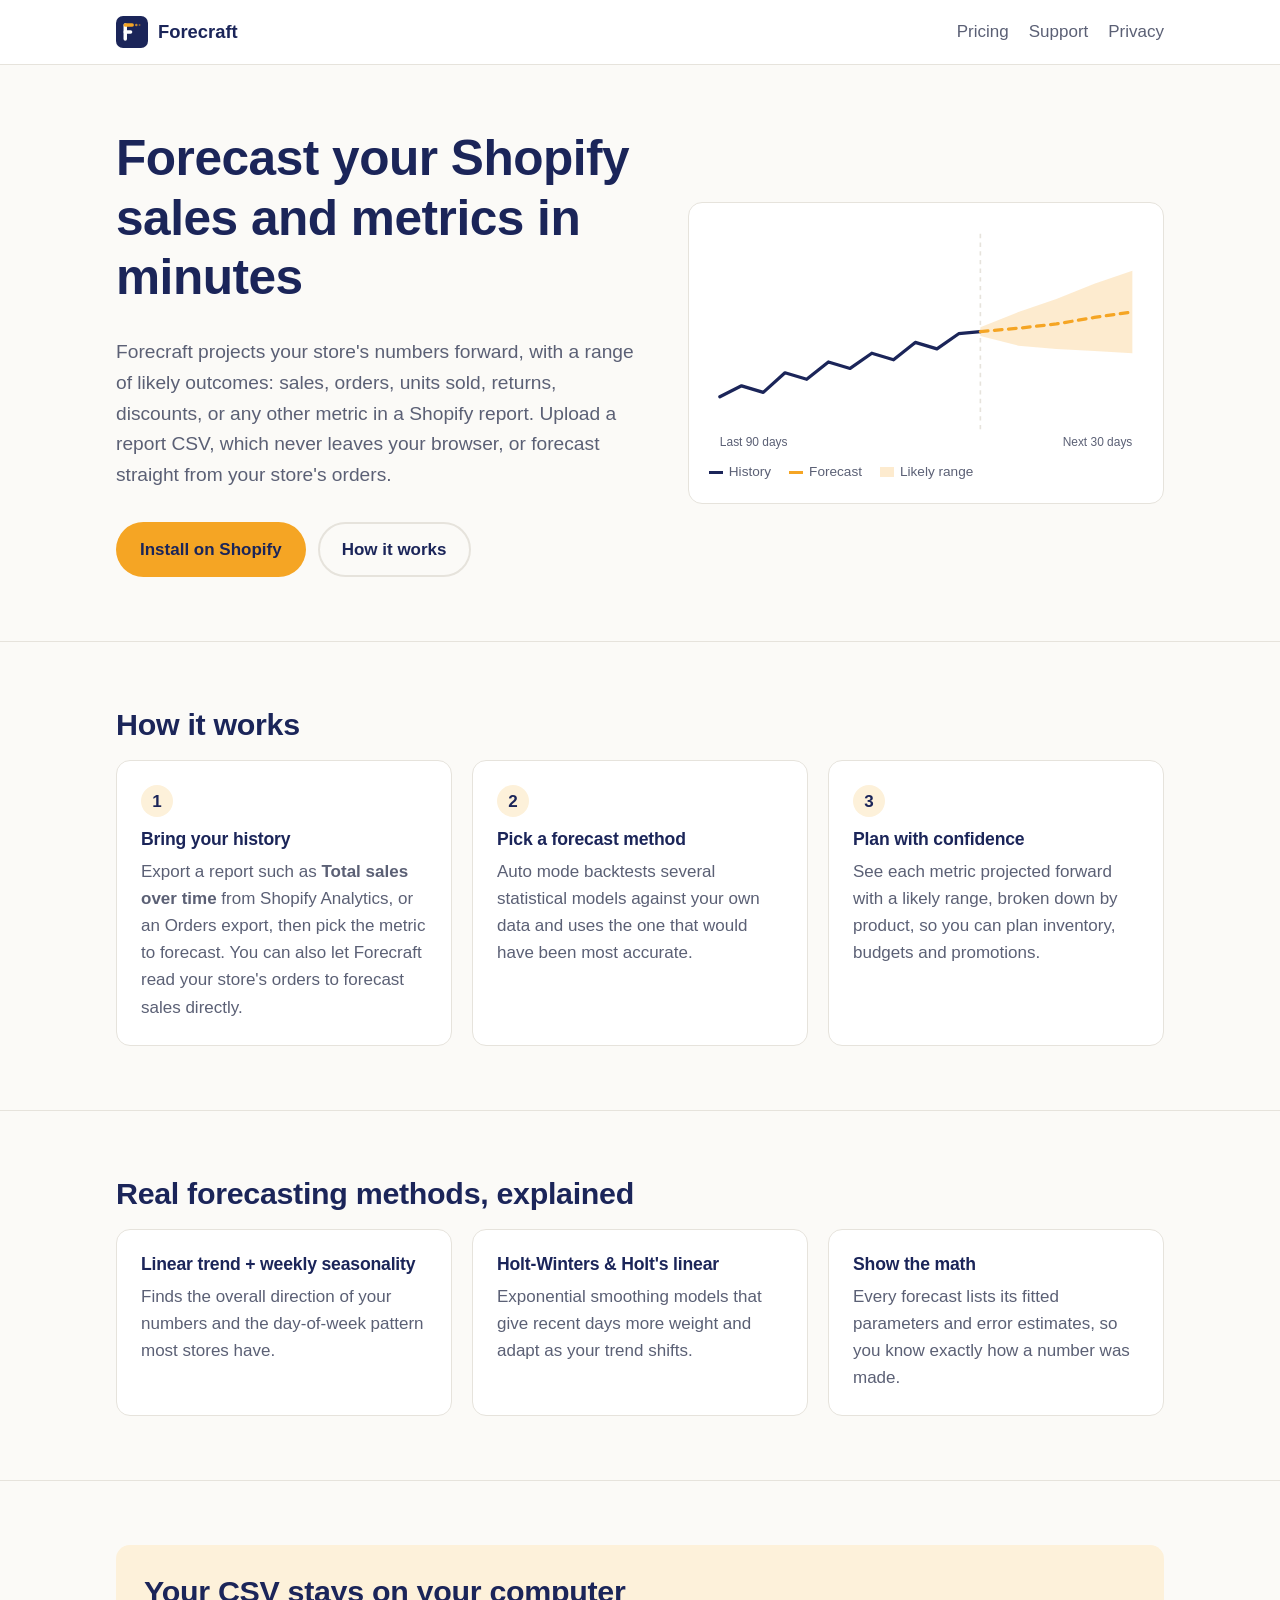
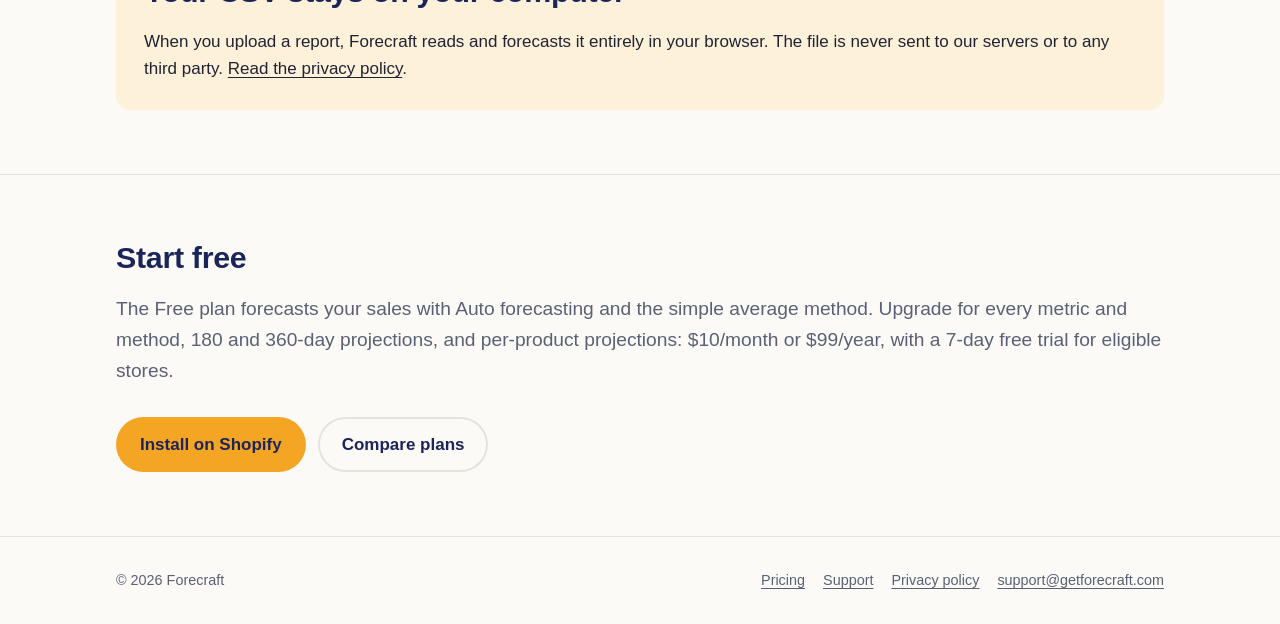
==== index.html @ 98686a7d "List 180 and 360-day projections as paid Co-Authored-By: Claude Opus 5.5 <noreply@anthropic.com>" ====
<!doctype html>
<html lang="en">
<head>
  <meta charset="utf-8">
  <meta name="viewport" content="width=device-width, initial-scale=1">
  <title>Forecraft – Sales and metric forecasts for Shopify</title>
  <meta name="description" content="Forecraft forecasts your Shopify sales, orders, units sold, returns and other report metrics, with confidence ranges. Upload a report CSV or use your store's orders.">
  <link rel="icon" href="assets/favicon.svg" type="image/svg+xml">
  <link rel="icon" href="assets/favicon-32.png" sizes="32x32">
  <link rel="apple-touch-icon" href="assets/apple-touch-icon.png">
  <meta property="og:title" content="Forecraft – Sales and metric forecasts for Shopify">
  <meta property="og:description" content="Forecast your Shopify sales and other metrics from a CSV or your store's orders.">
  <meta property="og:image" content="assets/app-icon-1200.png">
  <link rel="stylesheet" href="assets/styles.css">
</head>
<body>
  <header class="site-header">
    <div class="wrap">
      <a class="brand" href="./"><img src="assets/forecraft-icon.svg" alt="">Forecraft</a>
      <nav class="site-nav" aria-label="Main">
        <a href="pricing.html">Pricing</a>
        <a href="support.html">Support</a>
        <a href="privacy.html">Privacy</a>
      </nav>
    </div>
  </header>

  <main>
    <section>
      <div class="wrap hero">
        <div>
          <h1>Forecast your Shopify sales and metrics in minutes</h1>
          <p class="lead">Forecraft projects your store's numbers forward, with a range of likely outcomes: sales, orders, units sold, returns, discounts, or any other metric in a Shopify report. Upload a report CSV, which never leaves your browser, or forecast straight from your store's orders.</p>
          <div class="btn-row">
            <!-- TODO: replace with the real App Store listing URL once published -->
            <a class="btn btn-primary" href="https://apps.shopify.com/forecraft">Install on Shopify</a>
            <a class="btn btn-secondary" href="#how-it-works">How it works</a>
          </div>
        </div>
        <figure class="chart-card" style="margin:0">
          <svg viewBox="0 0 400 210" role="img" aria-label="Example chart: a past daily metric followed by a forecast line with a shaded confidence band">
            <line x1="250" y1="10" x2="250" y2="190" stroke="var(--border)" stroke-width="1.5" stroke-dasharray="4 4"/>
            <path d="M250 96 L285 82 L320 70 L355 56 L390 44 L390 120 L355 118 L320 116 L285 113 L250 104 Z" fill="var(--chart-band)"/>
            <polyline fill="none" stroke="var(--chart-history)" stroke-width="3" stroke-linejoin="round" stroke-linecap="round"
              points="10,160 30,150 50,156 70,138 90,144 110,128 130,134 150,120 170,126 190,110 210,116 230,102 250,100"/>
            <polyline fill="none" stroke="var(--amber)" stroke-width="3" stroke-dasharray="7 6" stroke-linecap="round"
              points="250,100 285,97 320,93 355,87 390,82"/>
            <text x="10" y="205" font-size="11" fill="var(--muted)">Last 90 days</text>
            <text x="390" y="205" font-size="11" fill="var(--muted)" text-anchor="end">Next 30 days</text>
          </svg>
          <figcaption class="chart-legend">
            <span>History</span>
            <span class="forecast">Forecast</span>
            <span class="band">Likely range</span>
          </figcaption>
        </figure>
      </div>
    </section>

    <section id="how-it-works">
      <div class="wrap">
        <h2>How it works</h2>
        <div class="grid">
          <div class="card">
            <div class="step-num">1</div>
            <h3>Bring your history</h3>
            <p>Export a report such as <strong>Total sales over time</strong> from Shopify Analytics, or an Orders export, then pick the metric to forecast. You can also let Forecraft read your store's orders to forecast sales directly.</p>
          </div>
          <div class="card">
            <div class="step-num">2</div>
            <h3>Pick a forecast method</h3>
            <p>Auto mode backtests several statistical models against your own data and uses the one that would have been most accurate.</p>
          </div>
          <div class="card">
            <div class="step-num">3</div>
            <h3>Plan with confidence</h3>
            <p>See each metric projected forward with a likely range, broken down by product, so you can plan inventory, budgets and promotions.</p>
          </div>
        </div>
      </div>
    </section>

    <section>
      <div class="wrap">
        <h2>Real forecasting methods, explained</h2>
        <div class="grid">
          <div class="card">
            <h3>Linear trend + weekly seasonality</h3>
            <p>Finds the overall direction of your numbers and the day-of-week pattern most stores have.</p>
          </div>
          <div class="card">
            <h3>Holt-Winters &amp; Holt's linear</h3>
            <p>Exponential smoothing models that give recent days more weight and adapt as your trend shifts.</p>
          </div>
          <div class="card">
            <h3>Show the math</h3>
            <p>Every forecast lists its fitted parameters and error estimates, so you know exactly how a number was made.</p>
          </div>
        </div>
      </div>
    </section>

    <section>
      <div class="wrap">
        <div class="callout">
          <h2>Your CSV stays on your computer</h2>
          <p>When you upload a report, Forecraft reads and forecasts it entirely in your browser. The file is never sent to our servers or to any third party. <a href="privacy.html">Read the privacy policy</a>.</p>
        </div>
      </div>
    </section>

    <section>
      <div class="wrap">
        <h2>Start free</h2>
        <p class="lead">The Free plan forecasts your sales with Auto forecasting and the simple average method. Upgrade for every metric and method, 180 and 360-day projections, and per-product projections: $10/month or $99/year, with a 7-day free trial for eligible stores.</p>
        <div class="btn-row">
          <a class="btn btn-primary" href="https://apps.shopify.com/forecraft">Install on Shopify</a>
          <a class="btn btn-secondary" href="pricing.html">Compare plans</a>
        </div>
      </div>
    </section>
  </main>

  <footer class="site-footer">
    <div class="wrap">
      <span>© 2026 Forecraft</span>
      <nav aria-label="Footer">
        <a href="pricing.html">Pricing</a>
        <a href="support.html">Support</a>
        <a href="privacy.html">Privacy policy</a>
        <a href="mailto:support@getforecraft.com">support@getforecraft.com</a>
      </nav>
    </div>
  </footer>
</body>
</html>
---- assets/styles.css ----
:root {
  --navy: #1b2559;
  --amber: #f5a524;
  --amber-ink: #1b2559;
  --bg: #fbfaf7;
  --surface: #ffffff;
  --text: #1f2333;
  --muted: #5b6075;
  --heading: var(--navy);
  --border: #e6e3dc;
  --accent-soft: #fdf1da;
  --chart-history: #1b2559;
  --chart-band: rgba(245, 165, 36, 0.22);
  --radius: 14px;
  --max: 1080px;
  color-scheme: light;
}

@media (prefers-color-scheme: dark) {
  :root:not([data-theme="light"]) {
    --bg: #0f1430;
    --surface: #161c3d;
    --text: #e7e9f3;
    --muted: #a3a8c3;
    --heading: #ffffff;
    --border: #283063;
    --accent-soft: #2a2a3a;
    --chart-history: #c9cff0;
    --chart-band: rgba(245, 165, 36, 0.25);
    color-scheme: dark;
  }
}

:root[data-theme="dark"] {
  --bg: #0f1430;
  --surface: #161c3d;
  --text: #e7e9f3;
  --muted: #a3a8c3;
  --heading: #ffffff;
  --border: #283063;
  --accent-soft: #2a2a3a;
  --chart-history: #c9cff0;
  --chart-band: rgba(245, 165, 36, 0.25);
  color-scheme: dark;
}

*,
*::before,
*::after {
  box-sizing: border-box;
}

html {
  -webkit-text-size-adjust: 100%;
}

body {
  margin: 0;
  background: var(--bg);
  color: var(--text);
  font: 17px/1.6 -apple-system, BlinkMacSystemFont, "Segoe UI", Inter, Roboto, "Helvetica Neue", Arial, sans-serif;
}

a {
  color: inherit;
  text-underline-offset: 3px;
}

h1,
h2,
h3 {
  color: var(--heading);
  line-height: 1.2;
  letter-spacing: -0.01em;
}

h1 {
  font-size: clamp(2rem, 5vw, 3.1rem);
  margin: 0 0 0.6em;
}

h2 {
  font-size: clamp(1.4rem, 3vw, 1.9rem);
  margin: 0 0 0.6em;
}

h3 {
  font-size: 1.1rem;
  margin: 0 0 0.4em;
}

.wrap {
  max-width: var(--max);
  margin: 0 auto;
  padding: 0 16px;
}

/* Header */
.site-header {
  border-bottom: 1px solid var(--border);
  background: var(--surface);
}

.site-header .wrap {
  display: flex;
  align-items: center;
  justify-content: space-between;
  gap: 16px;
  min-height: 64px;
  flex-wrap: wrap;
}

.brand {
  display: flex;
  align-items: center;
  gap: 10px;
  font-weight: 700;
  font-size: 1.15rem;
  color: var(--heading);
  text-decoration: none;
}

.brand img {
  width: 32px;
  height: 32px;
}

.site-nav {
  display: flex;
  gap: 20px;
  flex-wrap: wrap;
}

.site-nav a {
  color: var(--muted);
  text-decoration: none;
  font-weight: 500;
}

.site-nav a:hover,
.site-nav a[aria-current="page"] {
  color: var(--heading);
}

/* Buttons */
.btn {
  display: inline-block;
  padding: 12px 22px;
  border-radius: 999px;
  font-weight: 600;
  text-decoration: none;
  border: 2px solid transparent;
}

.btn-primary {
  background: var(--amber);
  color: var(--amber-ink);
}

.btn-primary:hover {
  filter: brightness(1.05);
}

.btn-secondary {
  border-color: var(--border);
  color: var(--heading);
}

.btn-row {
  display: flex;
  gap: 12px;
  flex-wrap: wrap;
}

/* Sections */
main section {
  padding: 64px 0;
}

main section + section {
  border-top: 1px solid var(--border);
}

.hero {
  display: grid;
  grid-template-columns: 1.1fr 1fr;
  gap: 48px;
  align-items: center;
}

.lead {
  font-size: 1.2rem;
  color: var(--muted);
  margin: 0 0 1.6em;
}

.chart-card {
  background: var(--surface);
  border: 1px solid var(--border);
  border-radius: var(--radius);
  padding: 20px;
}

.chart-card svg {
  display: block;
  width: 100%;
  height: auto;
}

.chart-legend {
  display: flex;
  gap: 18px;
  flex-wrap: wrap;
  font-size: 0.85rem;
  color: var(--muted);
  margin-top: 10px;
}

.chart-legend span::before {
  content: "";
  display: inline-block;
  width: 14px;
  height: 3px;
  margin-right: 6px;
  vertical-align: middle;
  background: var(--chart-history);
}

.chart-legend .forecast::before {
  background: var(--amber);
}

.chart-legend .band::before {
  height: 10px;
  background: var(--chart-band);
}

.grid {
  display: grid;
  gap: 20px;
  grid-template-columns: repeat(3, 1fr);
}

.card {
  background: var(--surface);
  border: 1px solid var(--border);
  border-radius: var(--radius);
  padding: 24px;
}

.card p {
  margin: 0;
  color: var(--muted);
}

.step-num {
  display: inline-grid;
  place-items: center;
  width: 32px;
  height: 32px;
  border-radius: 50%;
  background: var(--accent-soft);
  color: var(--heading);
  font-weight: 700;
  margin-bottom: 12px;
}

.callout {
  background: var(--accent-soft);
  border-radius: var(--radius);
  padding: 28px;
}

.callout p:last-child {
  margin-bottom: 0;
}

/* Pricing */
.plans {
  display: grid;
  gap: 20px;
  grid-template-columns: repeat(2, 1fr);
  max-width: 820px;
}

.plan {
  display: flex;
  flex-direction: column;
}

.plan.featured {
  border: 2px solid var(--amber);
}

.price {
  font-size: 2.2rem;
  font-weight: 700;
  color: var(--heading);
  margin: 0.2em 0 0;
}

.price small {
  font-size: 1rem;
  font-weight: 500;
  color: var(--muted);
}

.plan ul {
  padding-left: 1.2em;
  margin: 1em 0 0;
}

.plan li {
  margin: 0.35em 0;
}

.badge {
  display: inline-block;
  background: var(--amber);
  color: var(--amber-ink);
  font-size: 0.75rem;
  font-weight: 700;
  padding: 2px 10px;
  border-radius: 999px;
  text-transform: uppercase;
  letter-spacing: 0.04em;
}

/* Prose pages */
.prose {
  max-width: 720px;
}

.prose h2 {
  margin-top: 1.8em;
}

.prose ul {
  padding-left: 1.2em;
}

.meta {
  color: var(--muted);
}

details {
  background: var(--surface);
  border: 1px solid var(--border);
  border-radius: var(--radius);
  padding: 16px 20px;
  margin: 12px 0;
}

summary {
  cursor: pointer;
  font-weight: 600;
  color: var(--heading);
}

details[open] summary {
  margin-bottom: 8px;
}

/* Footer */
.site-footer {
  border-top: 1px solid var(--border);
  padding: 32px 0;
  color: var(--muted);
  font-size: 0.9rem;
}

.site-footer .wrap {
  display: flex;
  justify-content: space-between;
  gap: 16px;
  flex-wrap: wrap;
}

.site-footer nav {
  display: flex;
  gap: 18px;
  flex-wrap: wrap;
}

@media (max-width: 760px) {
  main section {
    padding: 44px 0;
  }

  .hero,
  .grid,
  .plans {
    grid-template-columns: 1fr;
  }

  .hero {
    gap: 32px;
  }
}
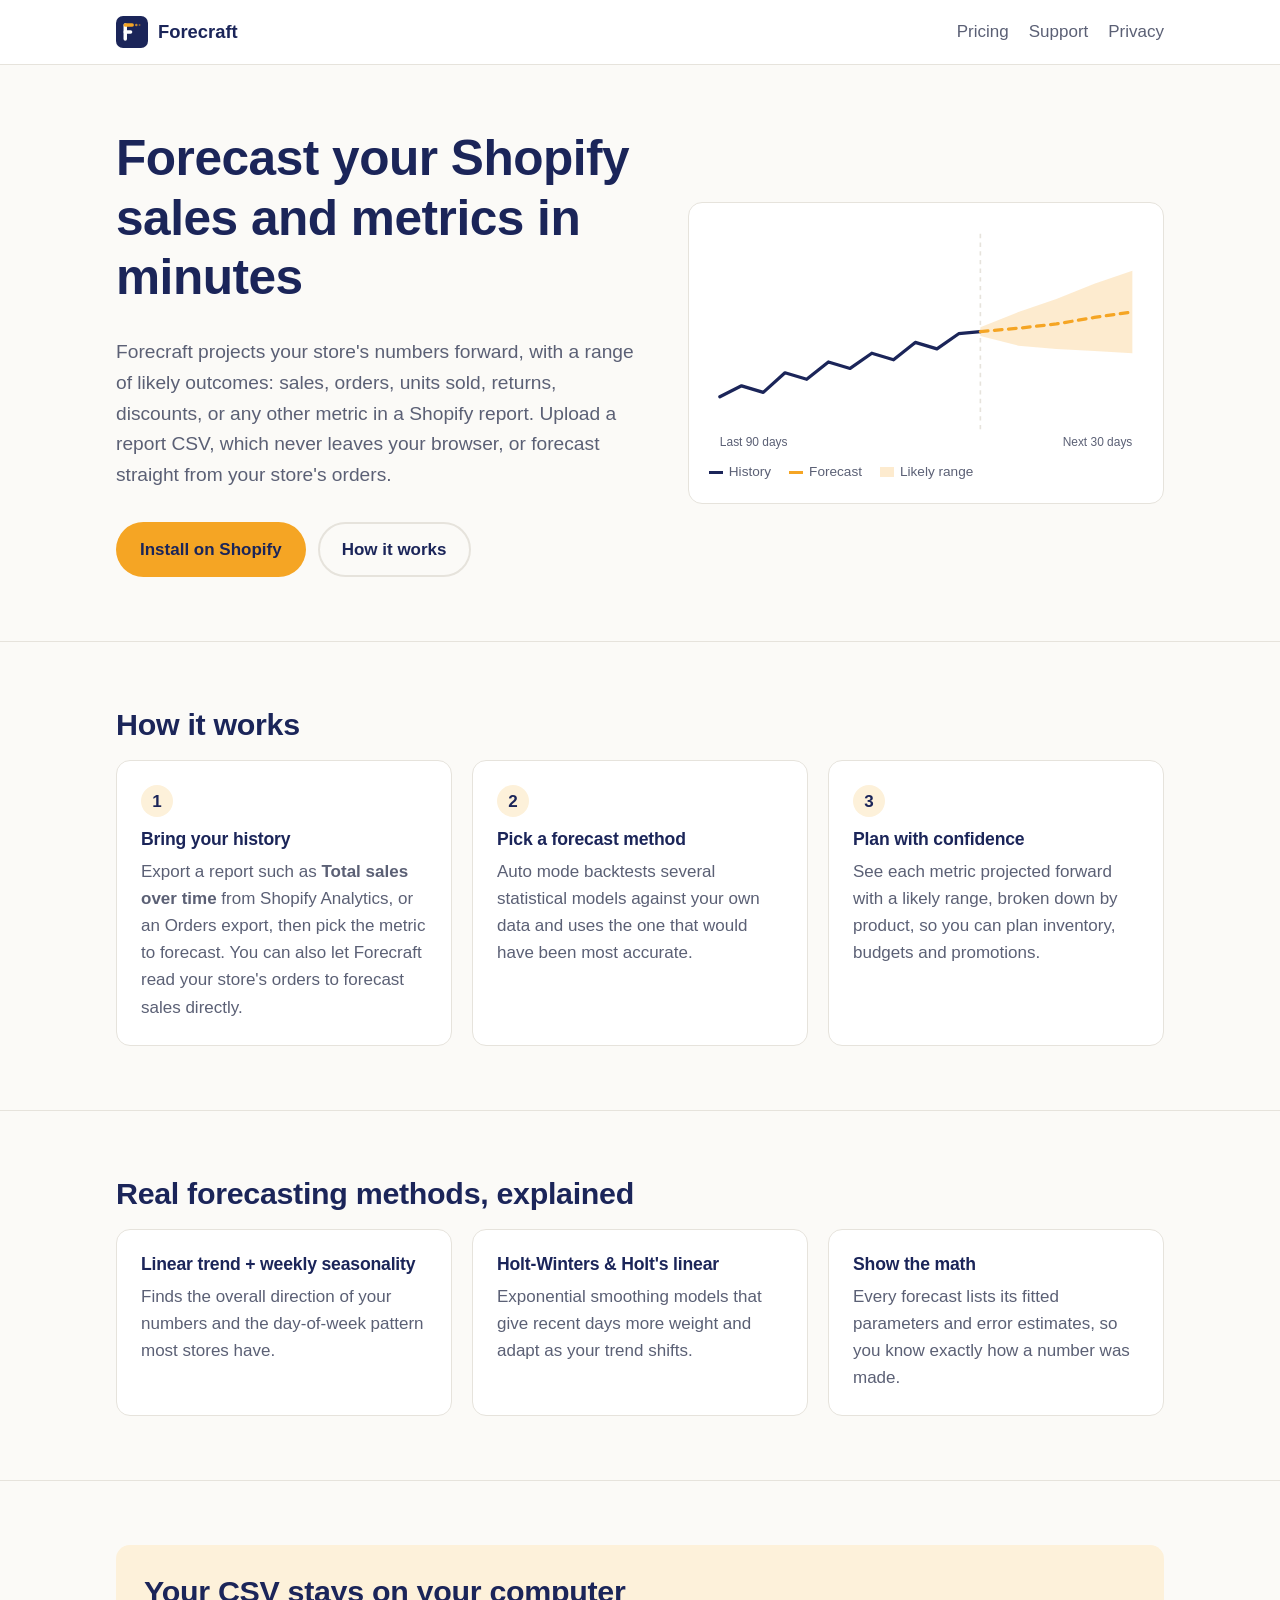
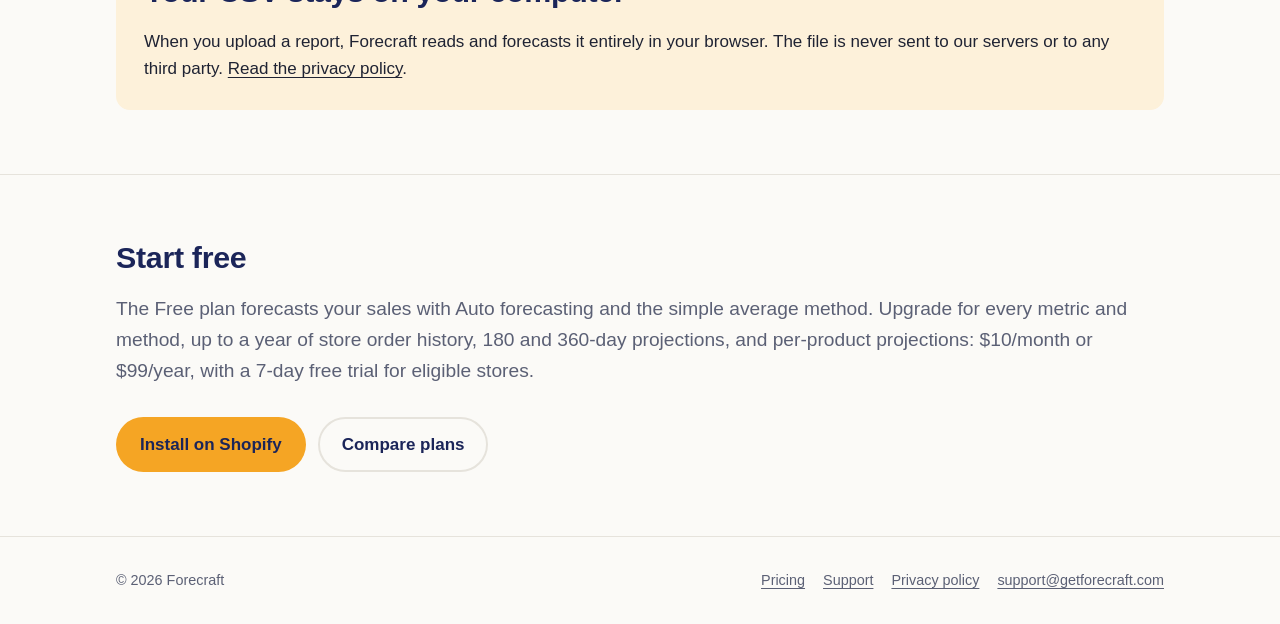
==== commit 04874f16: "Show the Free plan's 30-day store history limit Co-Authored-By: Claude Opus 5.5 <noreply@anthropic.c" ====
--- a/index.html
+++ b/index.html
@@ -112,7 +112,7 @@
     <section>
       <div class="wrap">
         <h2>Start free</h2>
-        <p class="lead">The Free plan forecasts your sales with Auto forecasting and the simple average method. Upgrade for every metric and method, 180 and 360-day projections, and per-product projections: $10/month or $99/year, with a 7-day free trial for eligible stores.</p>
+        <p class="lead">The Free plan forecasts your sales with Auto forecasting and the simple average method. Upgrade for every metric and method, up to a year of store order history, 180 and 360-day projections, and per-product projections: $10/month or $99/year, with a 7-day free trial for eligible stores.</p>
         <div class="btn-row">
           <a class="btn btn-primary" href="https://apps.shopify.com/forecraft">Install on Shopify</a>
           <a class="btn btn-secondary" href="pricing.html">Compare plans</a>
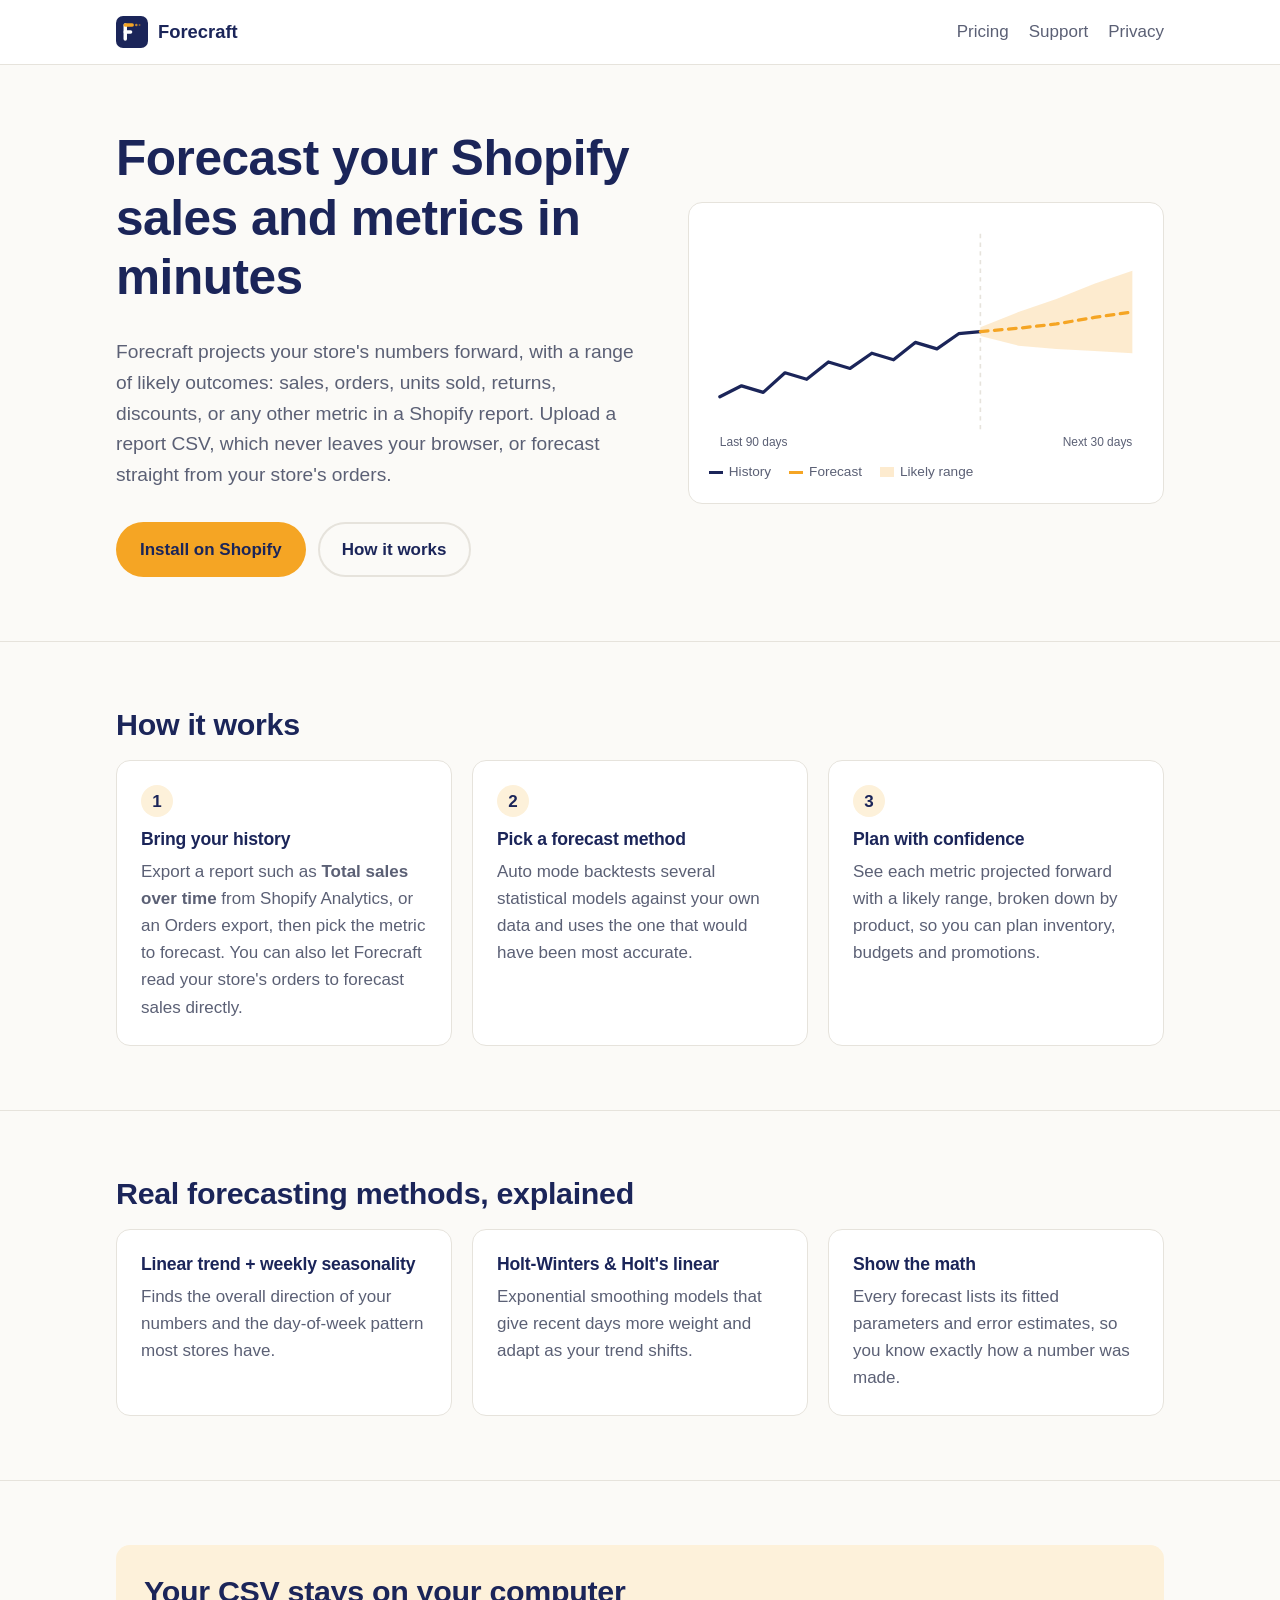
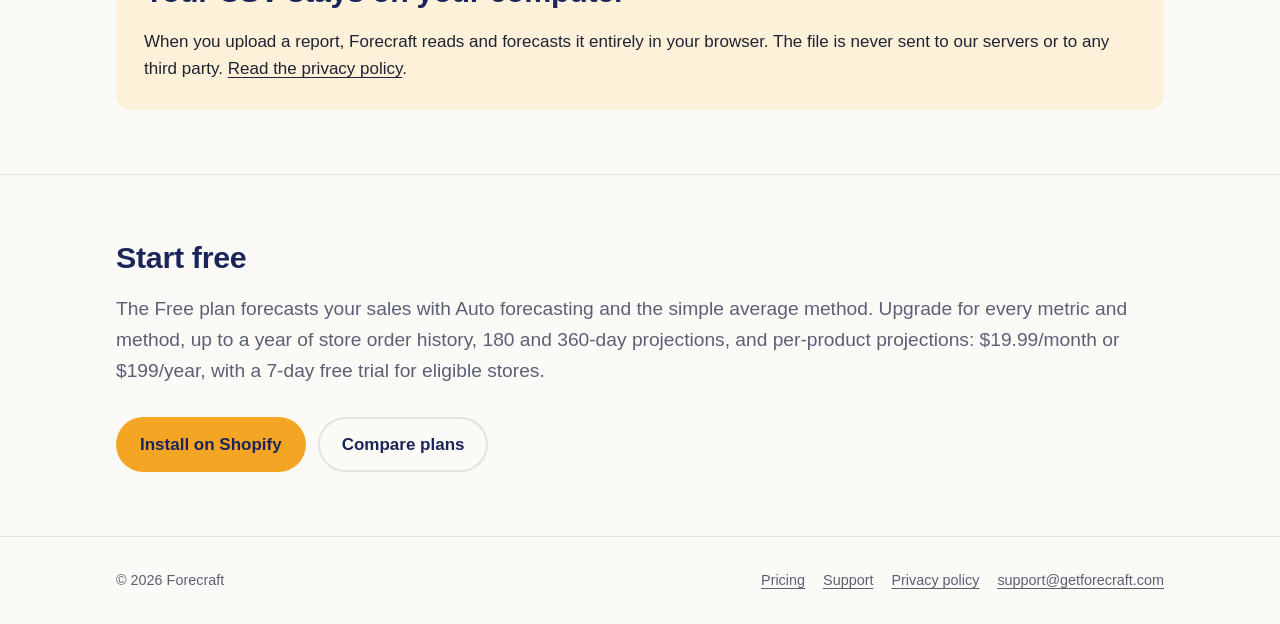
==== commit e0254d1d: "Update prices to $19.99/month and $199/year Co-Authored-By: Claude Opus 5.5 <noreply@anthropic.com>" ====
--- a/index.html
+++ b/index.html
@@ -112,7 +112,7 @@
     <section>
       <div class="wrap">
         <h2>Start free</h2>
-        <p class="lead">The Free plan forecasts your sales with Auto forecasting and the simple average method. Upgrade for every metric and method, up to a year of store order history, 180 and 360-day projections, and per-product projections: $10/month or $99/year, with a 7-day free trial for eligible stores.</p>
+        <p class="lead">The Free plan forecasts your sales with Auto forecasting and the simple average method. Upgrade for every metric and method, up to a year of store order history, 180 and 360-day projections, and per-product projections: $19.99/month or $199/year, with a 7-day free trial for eligible stores.</p>
         <div class="btn-row">
           <a class="btn btn-primary" href="https://apps.shopify.com/forecraft">Install on Shopify</a>
           <a class="btn btn-secondary" href="pricing.html">Compare plans</a>
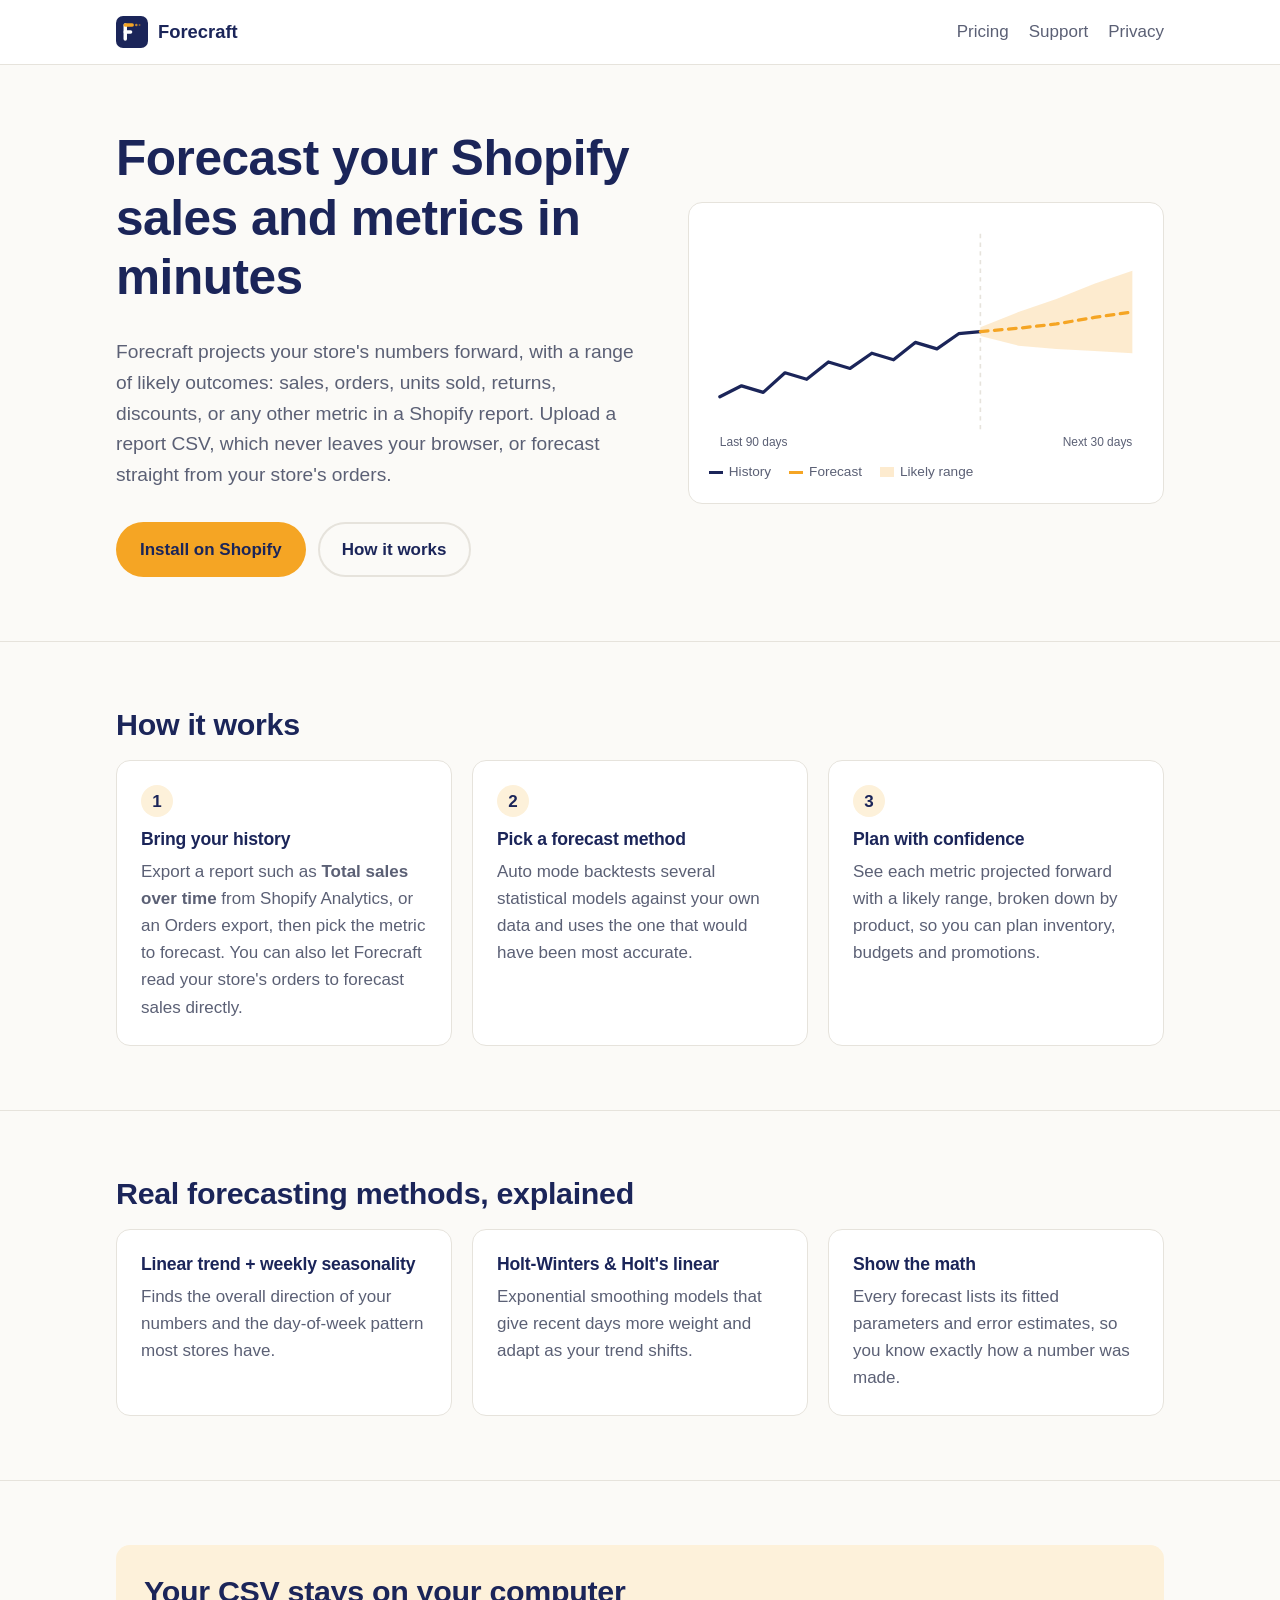
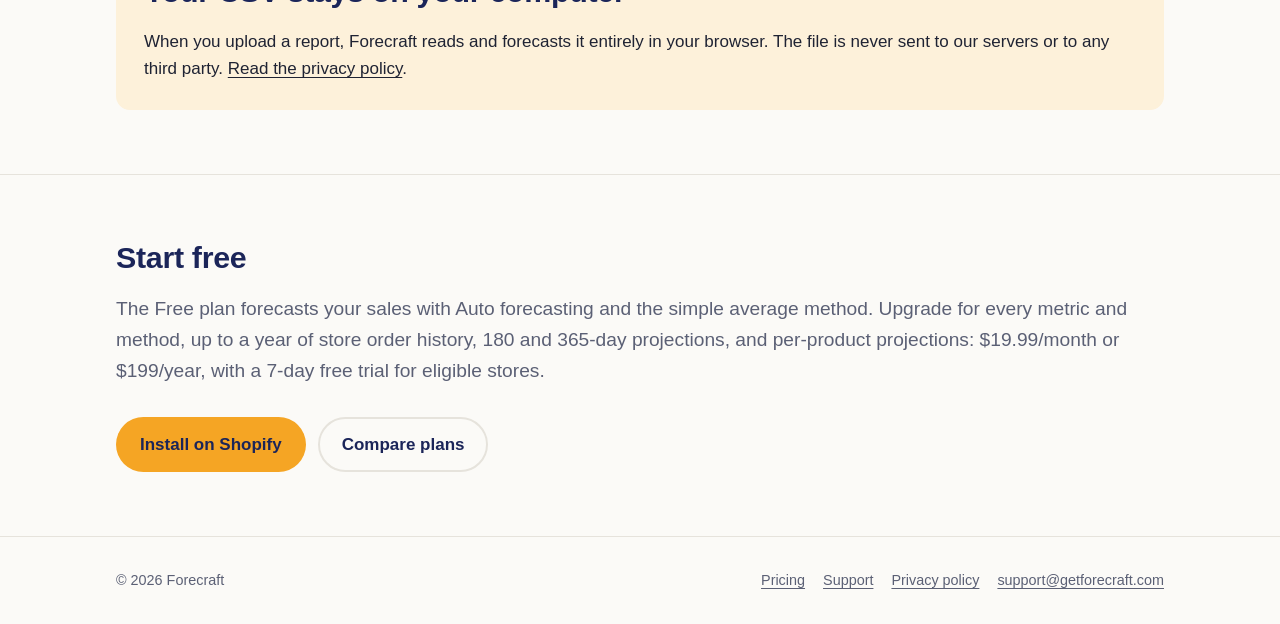
==== commit 07d9f18f: "Say 365-day projections, matching the app Co-Authored-By: Claude Opus 5.5 <noreply@anthropic.com>" ====
--- a/index.html
+++ b/index.html
@@ -112,7 +112,7 @@
     <section>
       <div class="wrap">
         <h2>Start free</h2>
-        <p class="lead">The Free plan forecasts your sales with Auto forecasting and the simple average method. Upgrade for every metric and method, up to a year of store order history, 180 and 360-day projections, and per-product projections: $19.99/month or $199/year, with a 7-day free trial for eligible stores.</p>
+        <p class="lead">The Free plan forecasts your sales with Auto forecasting and the simple average method. Upgrade for every metric and method, up to a year of store order history, 180 and 365-day projections, and per-product projections: $19.99/month or $199/year, with a 7-day free trial for eligible stores.</p>
         <div class="btn-row">
           <a class="btn btn-primary" href="https://apps.shopify.com/forecraft">Install on Shopify</a>
           <a class="btn btn-secondary" href="pricing.html">Compare plans</a>
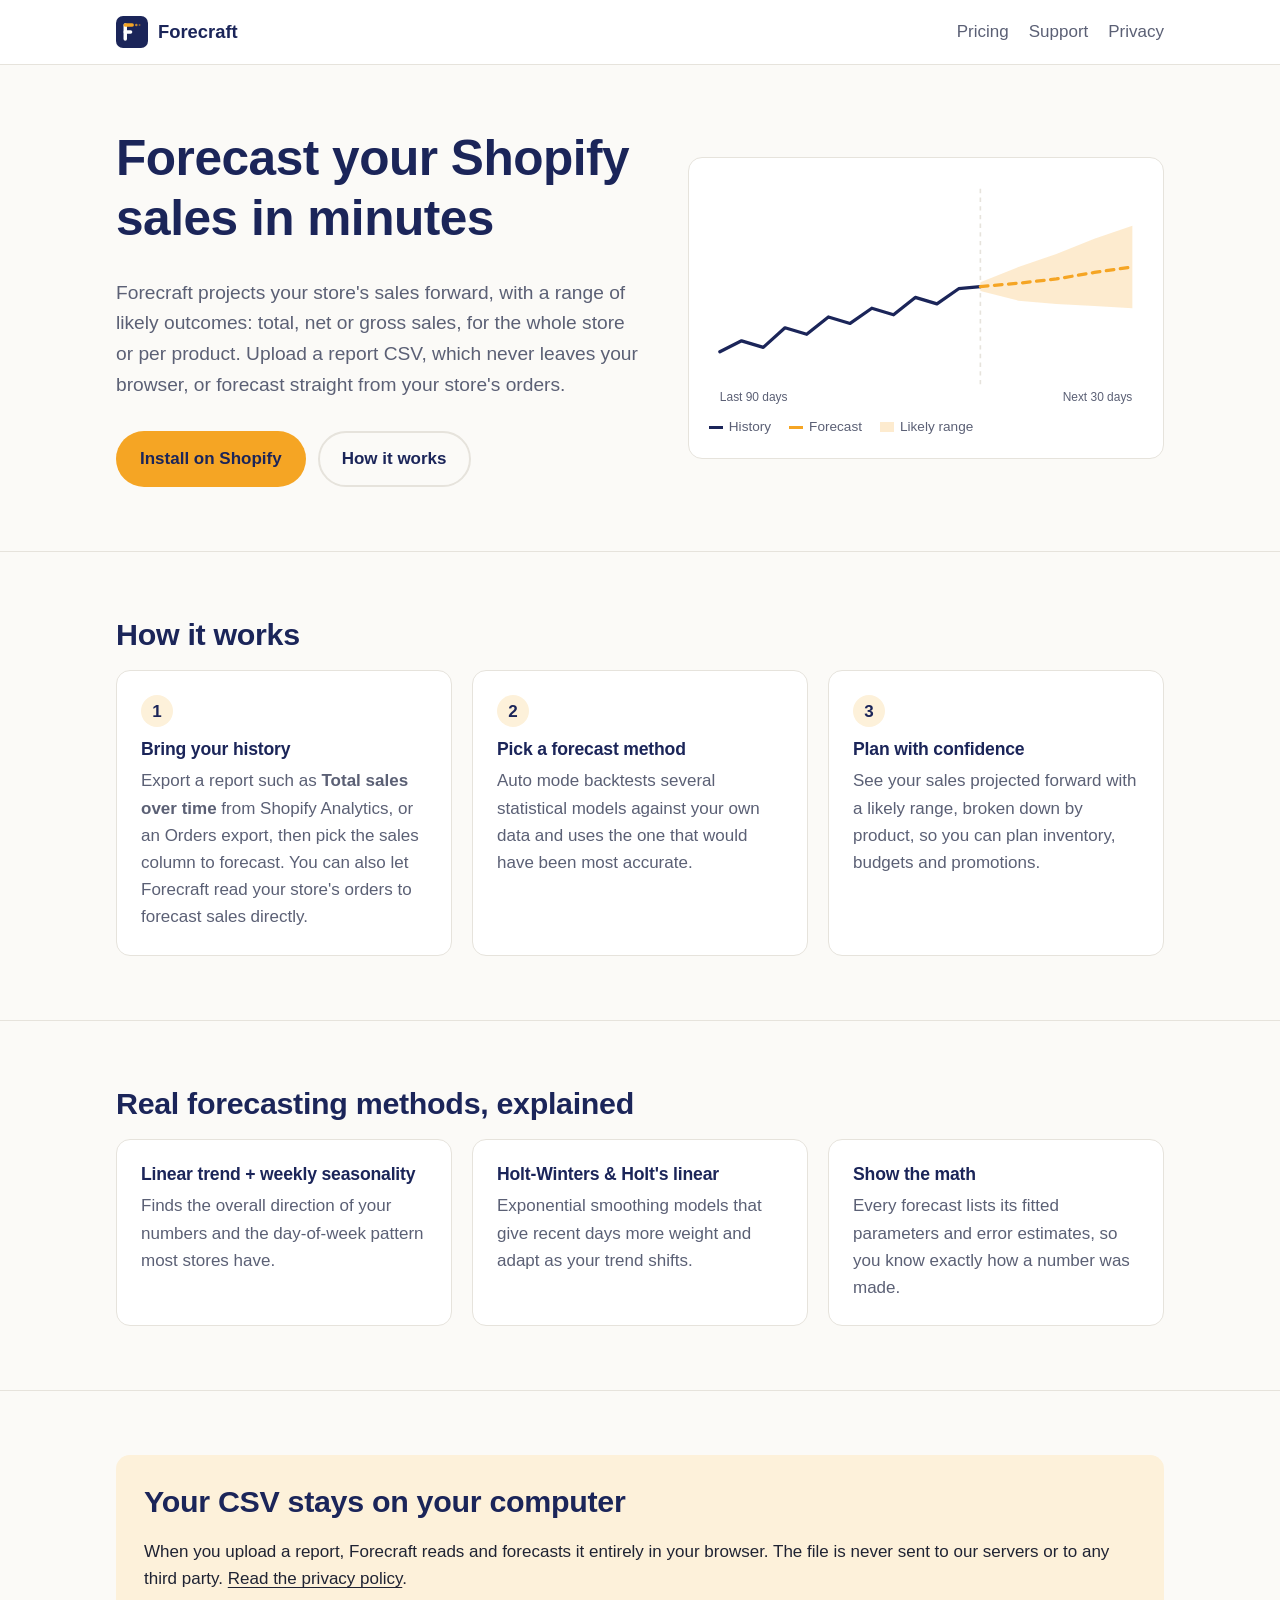
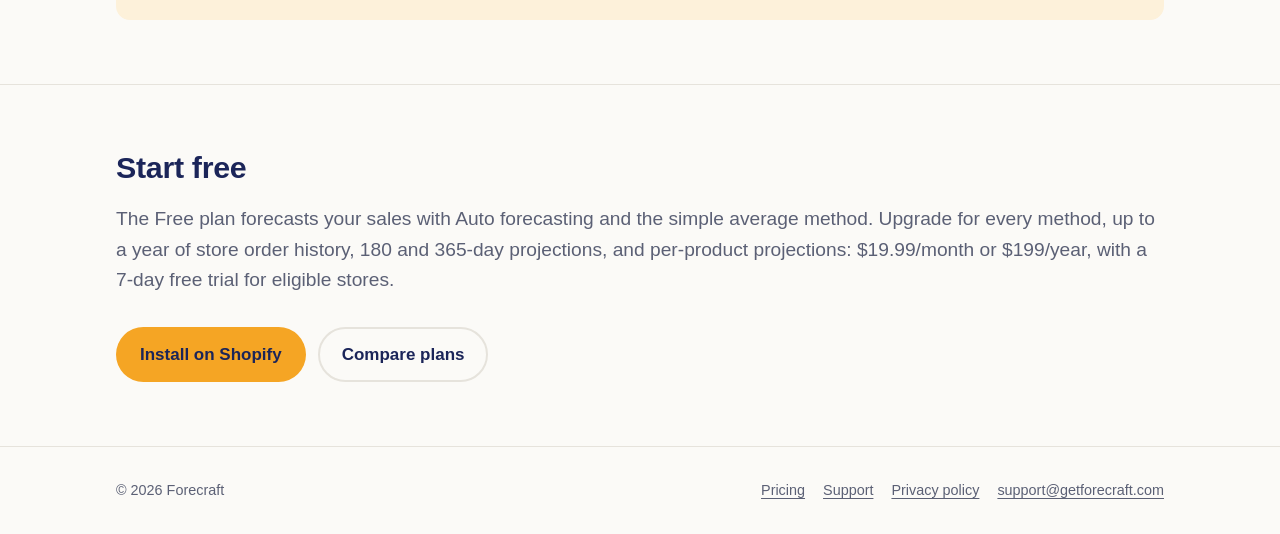
==== commit 94b8fd3a: "Describe Forecraft as a sales forecaster Co-Authored-By: Claude Opus 5.5 <noreply@anthropic.com>" ====
--- a/index.html
+++ b/index.html
@@ -3,13 +3,13 @@
 <head>
   <meta charset="utf-8">
   <meta name="viewport" content="width=device-width, initial-scale=1">
-  <title>Forecraft – Sales and metric forecasts for Shopify</title>
-  <meta name="description" content="Forecraft forecasts your Shopify sales, orders, units sold, returns and other report metrics, with confidence ranges. Upload a report CSV or use your store's orders.">
+  <title>Forecraft – Sales forecasts for Shopify</title>
+  <meta name="description" content="Forecraft forecasts your Shopify sales, in total and per product, with confidence ranges. Upload a report CSV or use your store's orders.">
   <link rel="icon" href="assets/favicon.svg" type="image/svg+xml">
   <link rel="icon" href="assets/favicon-32.png" sizes="32x32">
   <link rel="apple-touch-icon" href="assets/apple-touch-icon.png">
-  <meta property="og:title" content="Forecraft – Sales and metric forecasts for Shopify">
-  <meta property="og:description" content="Forecast your Shopify sales and other metrics from a CSV or your store's orders.">
+  <meta property="og:title" content="Forecraft – Sales forecasts for Shopify">
+  <meta property="og:description" content="Forecast your Shopify sales from a CSV or your store's orders.">
   <meta property="og:image" content="assets/app-icon-1200.png">
   <link rel="stylesheet" href="assets/styles.css">
 </head>
@@ -29,8 +29,8 @@
     <section>
       <div class="wrap hero">
         <div>
-          <h1>Forecast your Shopify sales and metrics in minutes</h1>
-          <p class="lead">Forecraft projects your store's numbers forward, with a range of likely outcomes: sales, orders, units sold, returns, discounts, or any other metric in a Shopify report. Upload a report CSV, which never leaves your browser, or forecast straight from your store's orders.</p>
+          <h1>Forecast your Shopify sales in minutes</h1>
+          <p class="lead">Forecraft projects your store's sales forward, with a range of likely outcomes: total, net or gross sales, for the whole store or per product. Upload a report CSV, which never leaves your browser, or forecast straight from your store's orders.</p>
           <div class="btn-row">
             <!-- TODO: replace with the real App Store listing URL once published -->
             <a class="btn btn-primary" href="https://apps.shopify.com/forecraft">Install on Shopify</a>
@@ -38,7 +38,7 @@
           </div>
         </div>
         <figure class="chart-card" style="margin:0">
-          <svg viewBox="0 0 400 210" role="img" aria-label="Example chart: a past daily metric followed by a forecast line with a shaded confidence band">
+          <svg viewBox="0 0 400 210" role="img" aria-label="Example chart: past daily sales followed by a forecast line with a shaded confidence band">
             <line x1="250" y1="10" x2="250" y2="190" stroke="var(--border)" stroke-width="1.5" stroke-dasharray="4 4"/>
             <path d="M250 96 L285 82 L320 70 L355 56 L390 44 L390 120 L355 118 L320 116 L285 113 L250 104 Z" fill="var(--chart-band)"/>
             <polyline fill="none" stroke="var(--chart-history)" stroke-width="3" stroke-linejoin="round" stroke-linecap="round"
@@ -64,7 +64,7 @@
           <div class="card">
             <div class="step-num">1</div>
             <h3>Bring your history</h3>
-            <p>Export a report such as <strong>Total sales over time</strong> from Shopify Analytics, or an Orders export, then pick the metric to forecast. You can also let Forecraft read your store's orders to forecast sales directly.</p>
+            <p>Export a report such as <strong>Total sales over time</strong> from Shopify Analytics, or an Orders export, then pick the sales column to forecast. You can also let Forecraft read your store's orders to forecast sales directly.</p>
           </div>
           <div class="card">
             <div class="step-num">2</div>
@@ -74,7 +74,7 @@
           <div class="card">
             <div class="step-num">3</div>
             <h3>Plan with confidence</h3>
-            <p>See each metric projected forward with a likely range, broken down by product, so you can plan inventory, budgets and promotions.</p>
+            <p>See your sales projected forward with a likely range, broken down by product, so you can plan inventory, budgets and promotions.</p>
           </div>
         </div>
       </div>
@@ -112,7 +112,7 @@
     <section>
       <div class="wrap">
         <h2>Start free</h2>
-        <p class="lead">The Free plan forecasts your sales with Auto forecasting and the simple average method. Upgrade for every metric and method, up to a year of store order history, 180 and 365-day projections, and per-product projections: $19.99/month or $199/year, with a 7-day free trial for eligible stores.</p>
+        <p class="lead">The Free plan forecasts your sales with Auto forecasting and the simple average method. Upgrade for every method, up to a year of store order history, 180 and 365-day projections, and per-product projections: $19.99/month or $199/year, with a 7-day free trial for eligible stores.</p>
         <div class="btn-row">
           <a class="btn btn-primary" href="https://apps.shopify.com/forecraft">Install on Shopify</a>
           <a class="btn btn-secondary" href="pricing.html">Compare plans</a>
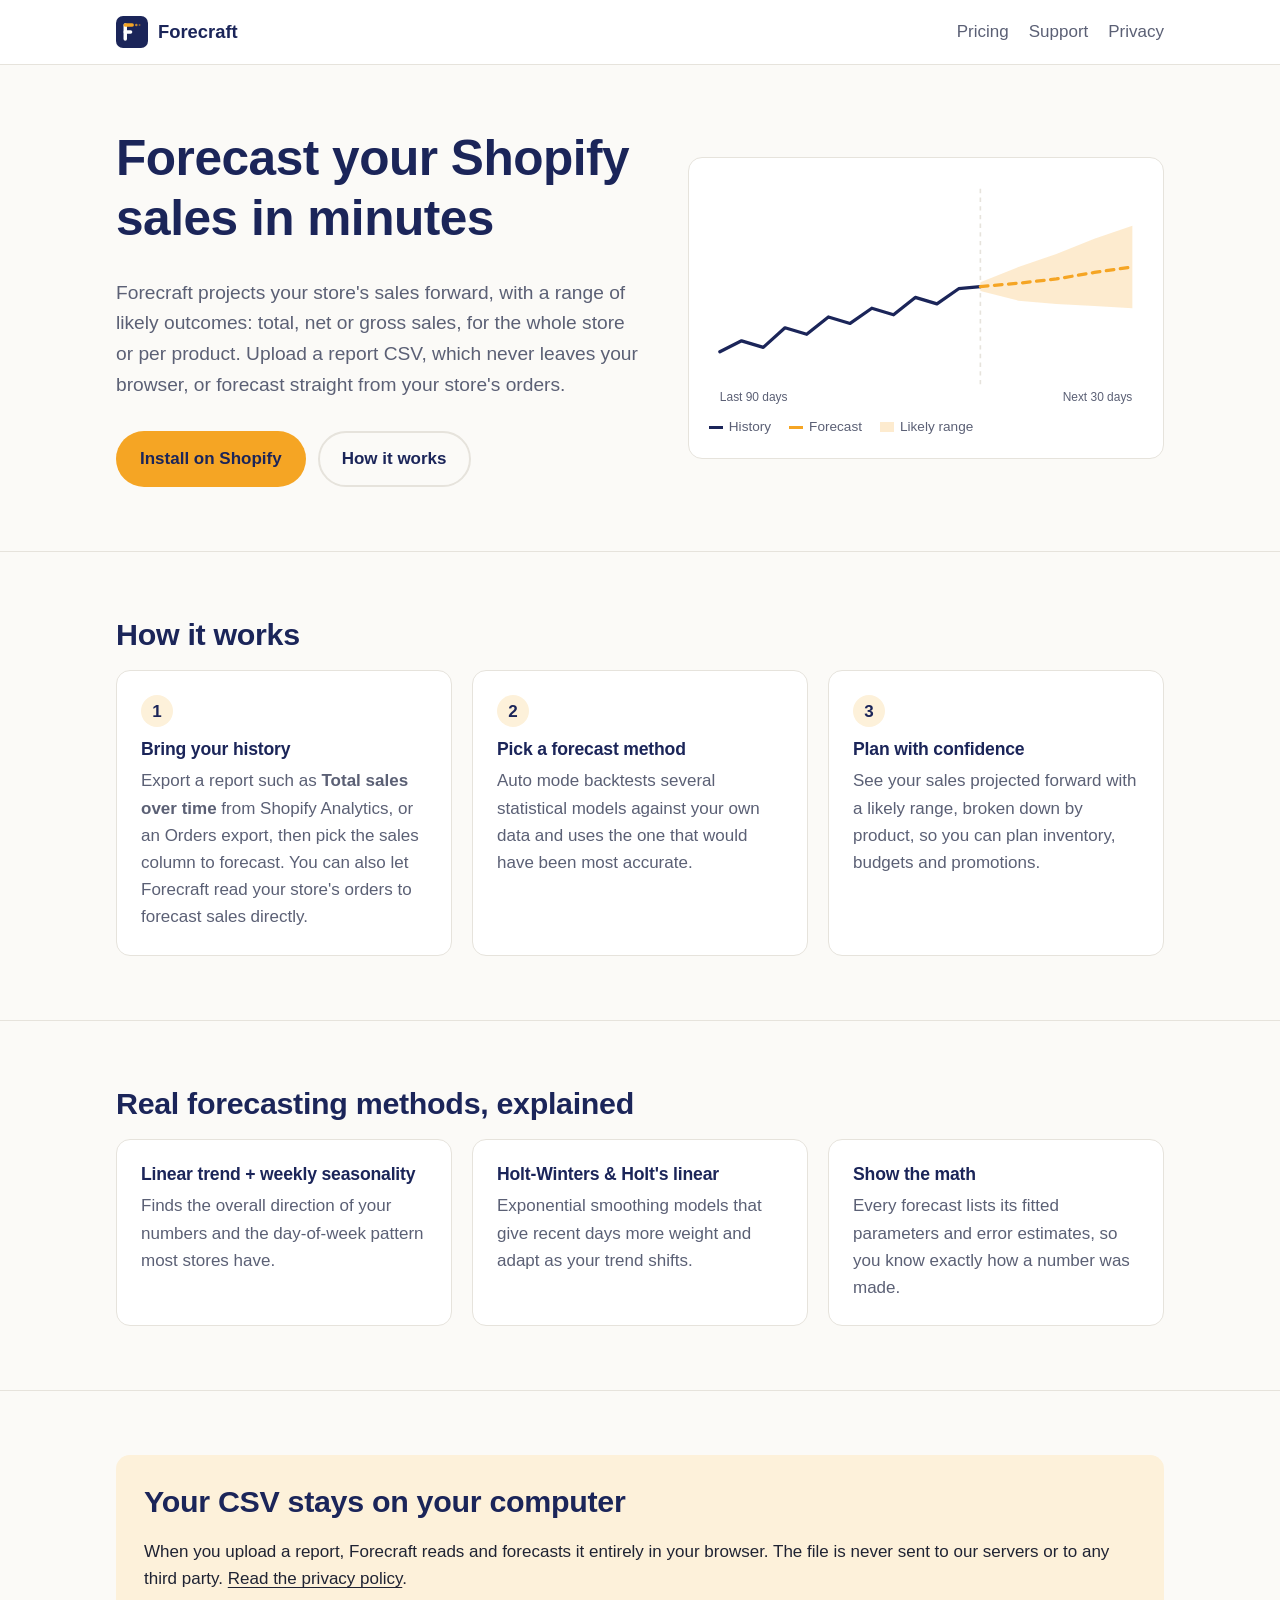
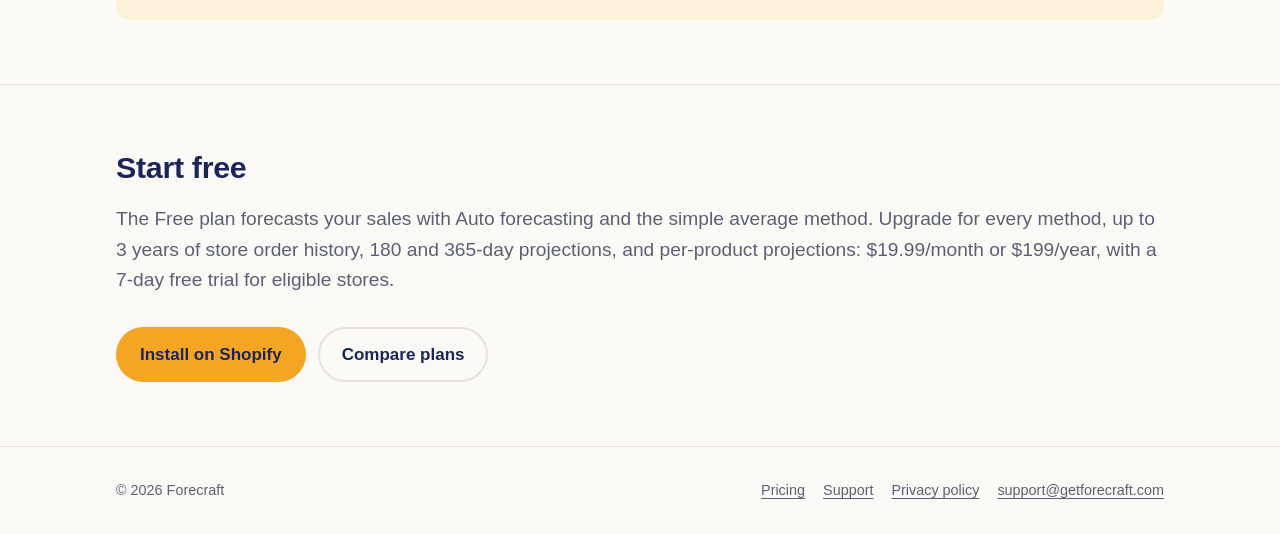
==== commit 466a36e4: "Up to 3 years of history; 365-day projection needs 2+ years Co-Authored-By: Claude Opus 5.5 <noreply" ====
--- a/index.html
+++ b/index.html
@@ -112,7 +112,7 @@
     <section>
       <div class="wrap">
         <h2>Start free</h2>
-        <p class="lead">The Free plan forecasts your sales with Auto forecasting and the simple average method. Upgrade for every method, up to a year of store order history, 180 and 365-day projections, and per-product projections: $19.99/month or $199/year, with a 7-day free trial for eligible stores.</p>
+        <p class="lead">The Free plan forecasts your sales with Auto forecasting and the simple average method. Upgrade for every method, up to 3 years of store order history, 180 and 365-day projections, and per-product projections: $19.99/month or $199/year, with a 7-day free trial for eligible stores.</p>
         <div class="btn-row">
           <a class="btn btn-primary" href="https://apps.shopify.com/forecraft">Install on Shopify</a>
           <a class="btn btn-secondary" href="pricing.html">Compare plans</a>
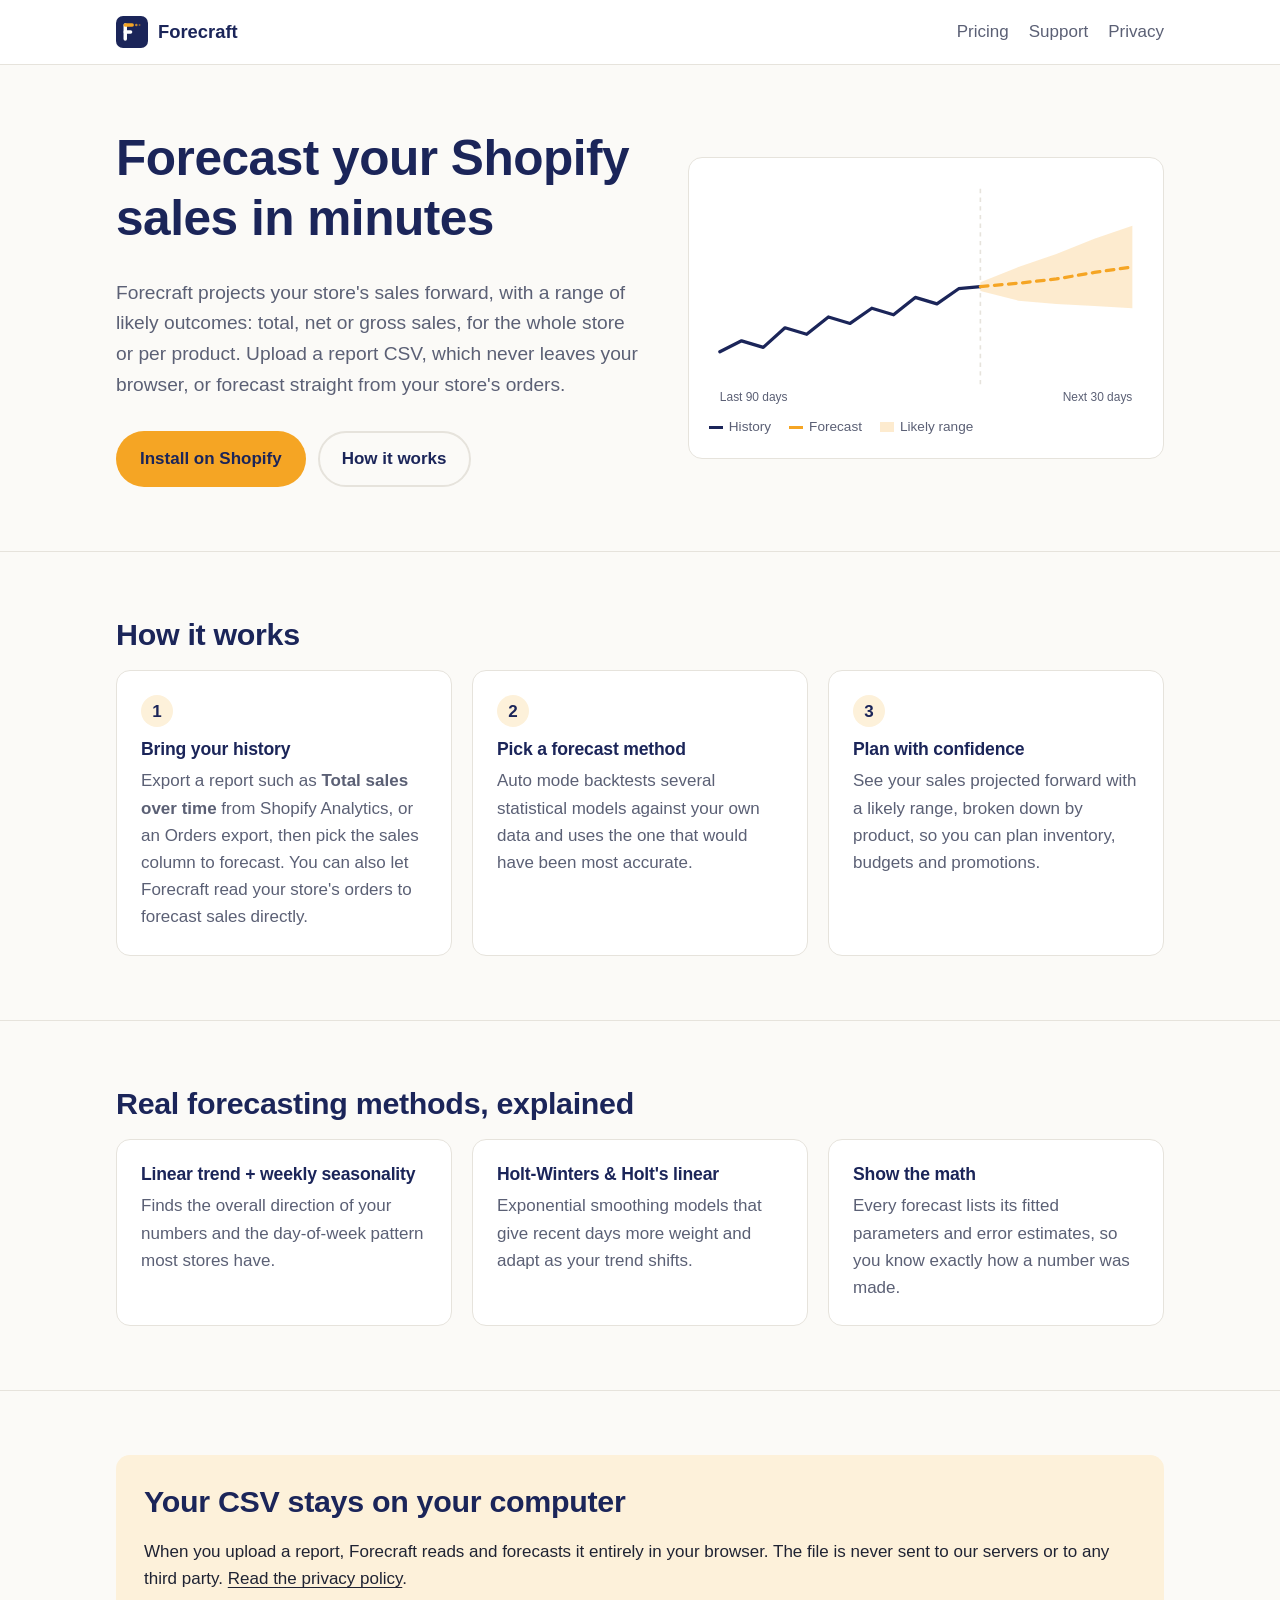
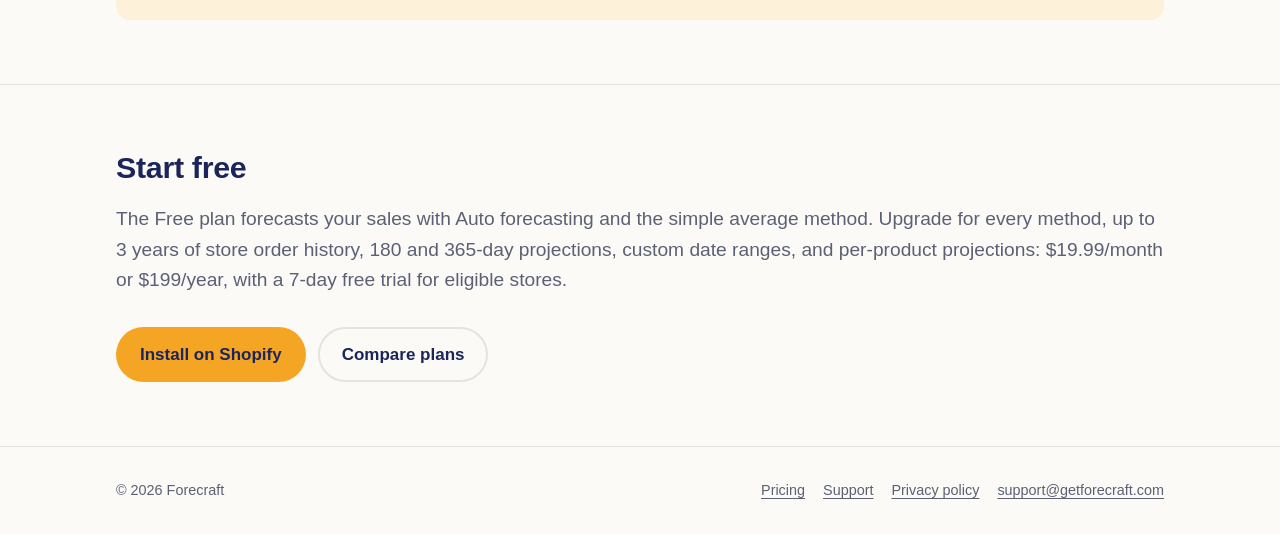
==== commit 16f02ec5: "Mention custom date ranges on the paid plan Co-Authored-By: Claude Opus 5.5 <noreply@anthropic.com>" ====
--- a/index.html
+++ b/index.html
@@ -112,7 +112,7 @@
     <section>
       <div class="wrap">
         <h2>Start free</h2>
-        <p class="lead">The Free plan forecasts your sales with Auto forecasting and the simple average method. Upgrade for every method, up to 3 years of store order history, 180 and 365-day projections, and per-product projections: $19.99/month or $199/year, with a 7-day free trial for eligible stores.</p>
+        <p class="lead">The Free plan forecasts your sales with Auto forecasting and the simple average method. Upgrade for every method, up to 3 years of store order history, 180 and 365-day projections, custom date ranges, and per-product projections: $19.99/month or $199/year, with a 7-day free trial for eligible stores.</p>
         <div class="btn-row">
           <a class="btn btn-primary" href="https://apps.shopify.com/forecraft">Install on Shopify</a>
           <a class="btn btn-secondary" href="pricing.html">Compare plans</a>
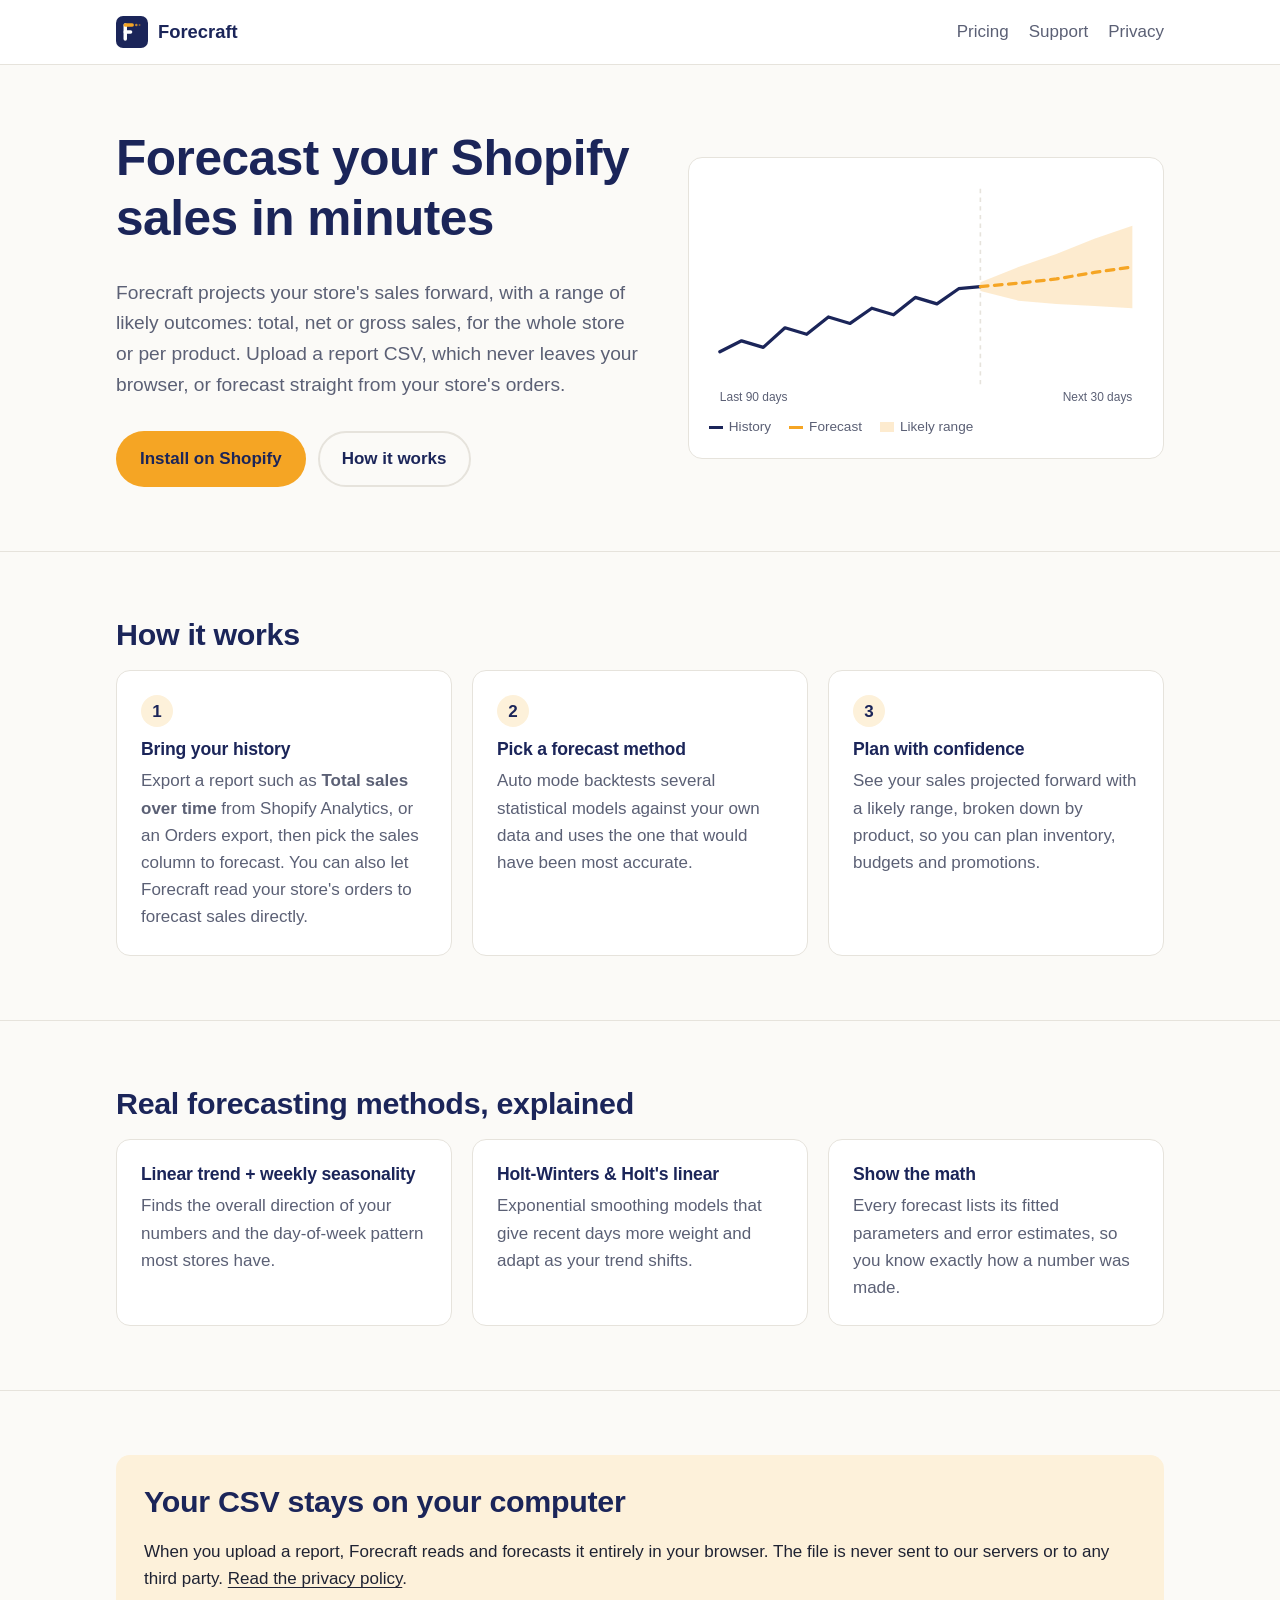
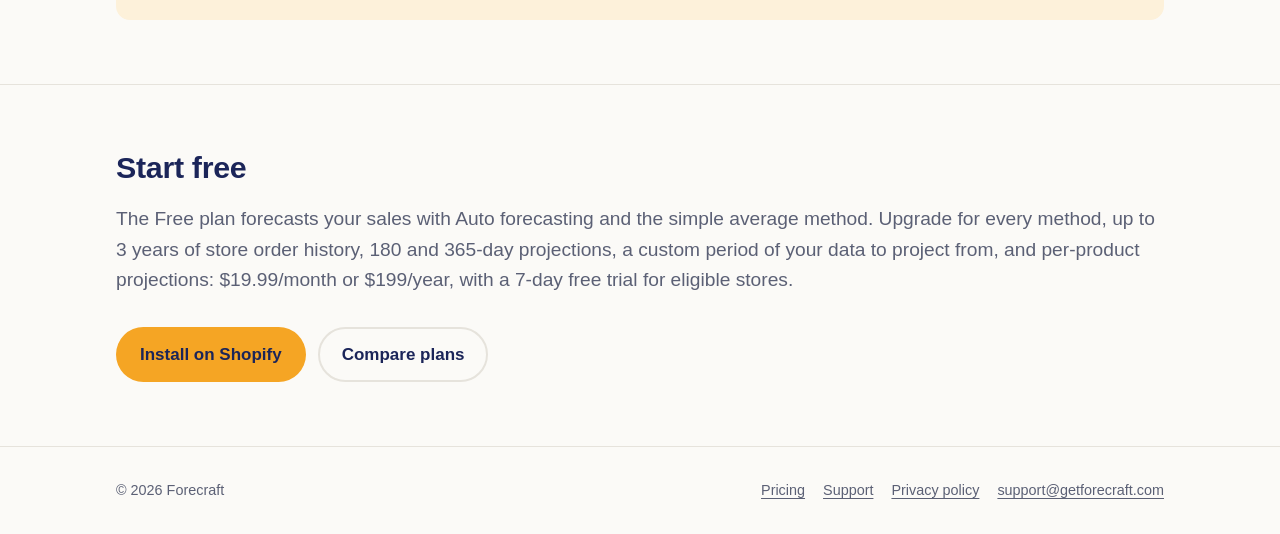
==== commit b715a3d8: "Describe the custom period as choosing which data to project from Co-Authored-By: Claude Opus 5.5 <n" ====
--- a/index.html
+++ b/index.html
@@ -112,7 +112,7 @@
     <section>
       <div class="wrap">
         <h2>Start free</h2>
-        <p class="lead">The Free plan forecasts your sales with Auto forecasting and the simple average method. Upgrade for every method, up to 3 years of store order history, 180 and 365-day projections, custom date ranges, and per-product projections: $19.99/month or $199/year, with a 7-day free trial for eligible stores.</p>
+        <p class="lead">The Free plan forecasts your sales with Auto forecasting and the simple average method. Upgrade for every method, up to 3 years of store order history, 180 and 365-day projections, a custom period of your data to project from, and per-product projections: $19.99/month or $199/year, with a 7-day free trial for eligible stores.</p>
         <div class="btn-row">
           <a class="btn btn-primary" href="https://apps.shopify.com/forecraft">Install on Shopify</a>
           <a class="btn btn-secondary" href="pricing.html">Compare plans</a>
